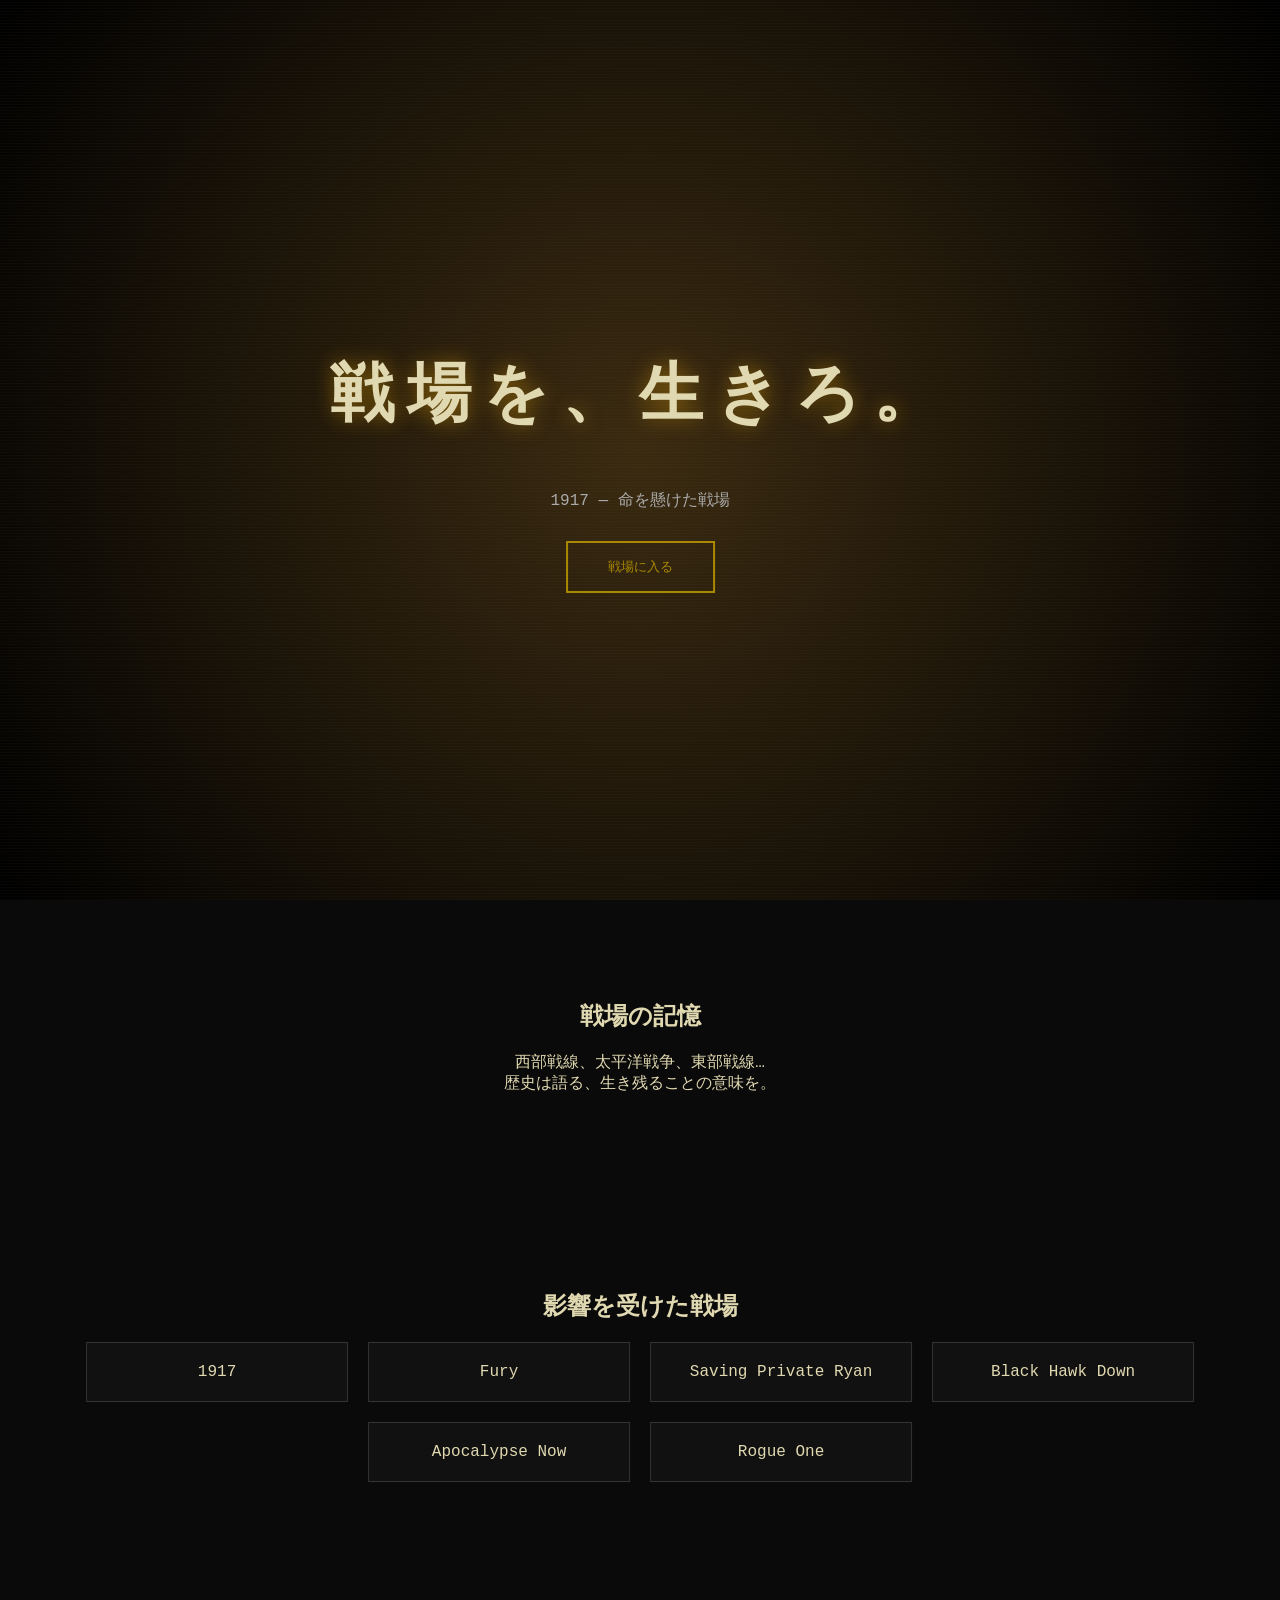
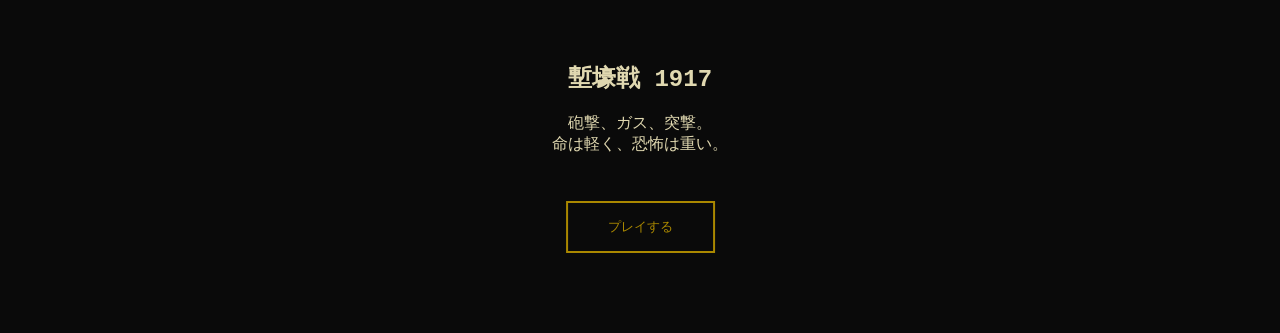
==== index.html @ 4f96df48 "first commit" ====
<!DOCTYPE html>
<html lang="ja">
<head>
<meta charset="UTF-8">
<title>戦場を、生きろ。</title>

<style>
body {
  margin: 0;
  font-family: 'Courier New', monospace;
  background: #0a0a0a;
  color: #e0d8b0;
  overflow-x: hidden;
  transition: 0.5s;
}

/* ===== 背景 ===== */
.hero {
  height: 100vh;
  background: radial-gradient(circle at center, #3a2a10 0%, #000 100%);
  display: flex;
  flex-direction: column;
  justify-content: center;
  align-items: center;
  position: relative;
}

/* ノイズ */
.hero::after {
  content: "";
  position: absolute;
  inset: 0;
  background: repeating-linear-gradient(
    0deg,
    rgba(255,255,255,0.02),
    rgba(255,255,255,0.02) 1px,
    transparent 1px,
    transparent 3px
  );
}

/* ===== タイトル ===== */
h1 {
  font-size: 4rem;
  letter-spacing: 0.2em;
  text-shadow: 0 0 20px rgba(255,180,0,0.4);
}

.subtitle {
  margin-top: 10px;
  color: #aaa;
}

/* ===== ボタン ===== */
.btn {
  margin-top: 30px;
  padding: 15px 40px;
  border: 2px solid #aa8800;
  background: transparent;
  color: #aa8800;
  cursor: pointer;
  transition: 0.2s;
}

.btn:hover {
  background: #aa8800;
  color: black;
}

/* ===== セクション ===== */
.section {
  padding: 80px 20px;
  text-align: center;
}

.cards {
  display: flex;
  flex-wrap: wrap;
  justify-content: center;
  gap: 20px;
}

.card {
  width: 220px;
  padding: 20px;
  background: #111;
  border: 1px solid #333;
  transition: 0.3s;
}

.card:hover {
  transform: translateY(-5px);
  border-color: #aa8800;
}

/* ===== フェードイン ===== */
.fade {
  opacity: 0;
  transform: translateY(40px);
  transition: 1s;
}
.fade.show {
  opacity: 1;
  transform: translateY(0);
}
</style>
</head>

<body>

<!-- ===== ファーストビュー ===== -->
<div class="hero">
  <h1>戦場を、生きろ。</h1>
  <div class="subtitle">1917 — 命を懸けた戦場</div>

  <!-- ★ここが重要 -->
  <button class="btn" onclick="startGame()">戦場に入る</button>
</div>

<!-- ===== 世界観 ===== -->
<div class="section fade">
  <h2>戦場の記憶</h2>
  <p>
    西部戦線、太平洋戦争、東部戦線…<br>
    歴史は語る、生き残ることの意味を。
  </p>
</div>

<!-- ===== 作品群 ===== -->
<div class="section fade">
  <h2>影響を受けた戦場</h2>
  <div class="cards">
    <div class="card">1917</div>
    <div class="card">Fury</div>
    <div class="card">Saving Private Ryan</div>
    <div class="card">Black Hawk Down</div>
    <div class="card">Apocalypse Now</div>
    <div class="card">Rogue One</div>
  </div>
</div>

<!-- ===== ゲーム誘導 ===== -->
<div class="section fade" id="game">
  <h2>塹壕戦 1917</h2>
  <p>
    砲撃、ガス、突撃。<br>
    命は軽く、恐怖は重い。
  </p>

  <!-- ★ここもゲームに飛ばす -->
  <button class="btn" onclick="startGame()">プレイする</button>
</div>

<script>

// ===== ゲームへ遷移 =====
function startGame() {
  document.body.style.opacity = "0";

  setTimeout(() => {
    window.location.href = "塹壕戦争.html";
  }, 500);
}

// ===== フェードイン =====
const fades = document.querySelectorAll(".fade");

window.addEventListener("scroll", () => {
  fades.forEach(el => {
    const rect = el.getBoundingClientRect();
    if(rect.top < window.innerHeight - 100){
      el.classList.add("show");
    }
  });
});

// ===== 画面揺れ（軽い演出） =====
setInterval(()=>{
  document.body.style.transform = `translateX(${Math.random()*2-1}px)`;
},200);

</script>

</body>
</html>
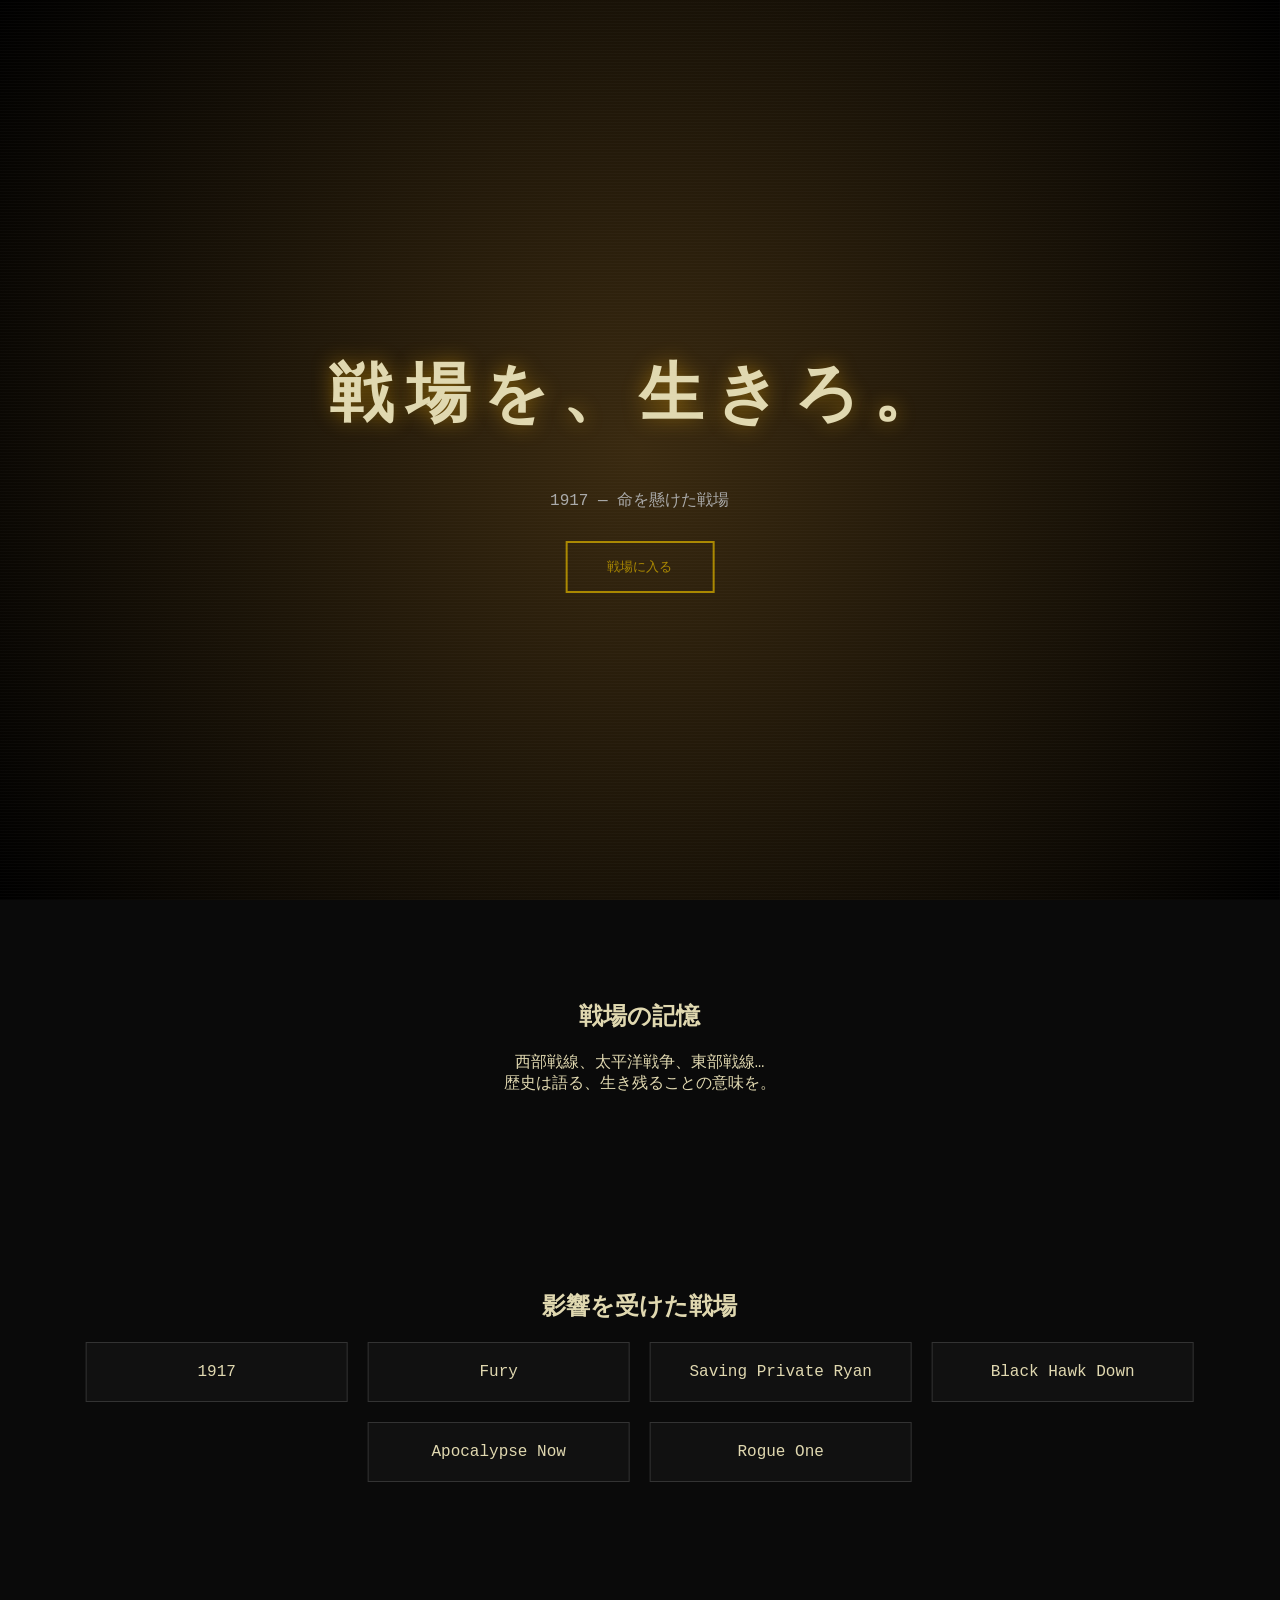
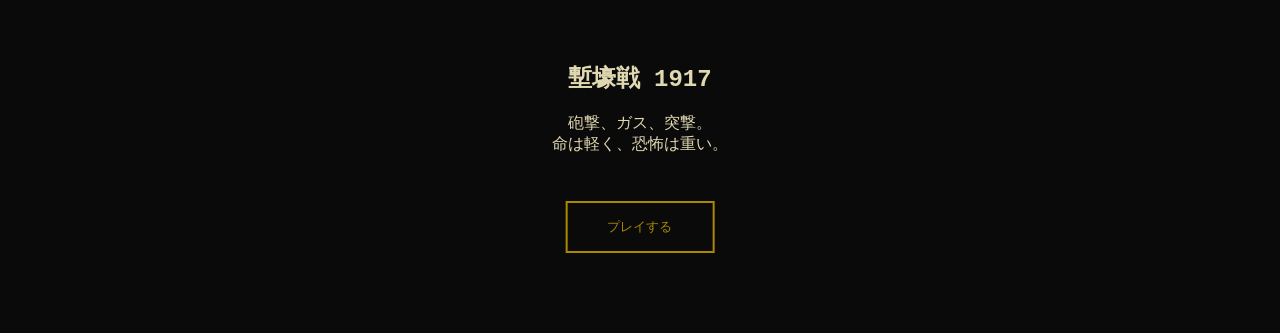
==== commit 231d8400: "Fix background interaction and update game redirection URL" ====
--- a/index.html
+++ b/index.html
@@ -30,6 +30,7 @@
   content: "";
   position: absolute;
   inset: 0;
+  pointer-events: none;
   background: repeating-linear-gradient(
     0deg,
     rgba(255,255,255,0.02),
@@ -158,7 +159,7 @@
   document.body.style.opacity = "0";
 
   setTimeout(() => {
-    window.location.href = "塹壕戦争.html";
+    window.location.href = "game.html";
   }, 500);
 }
 
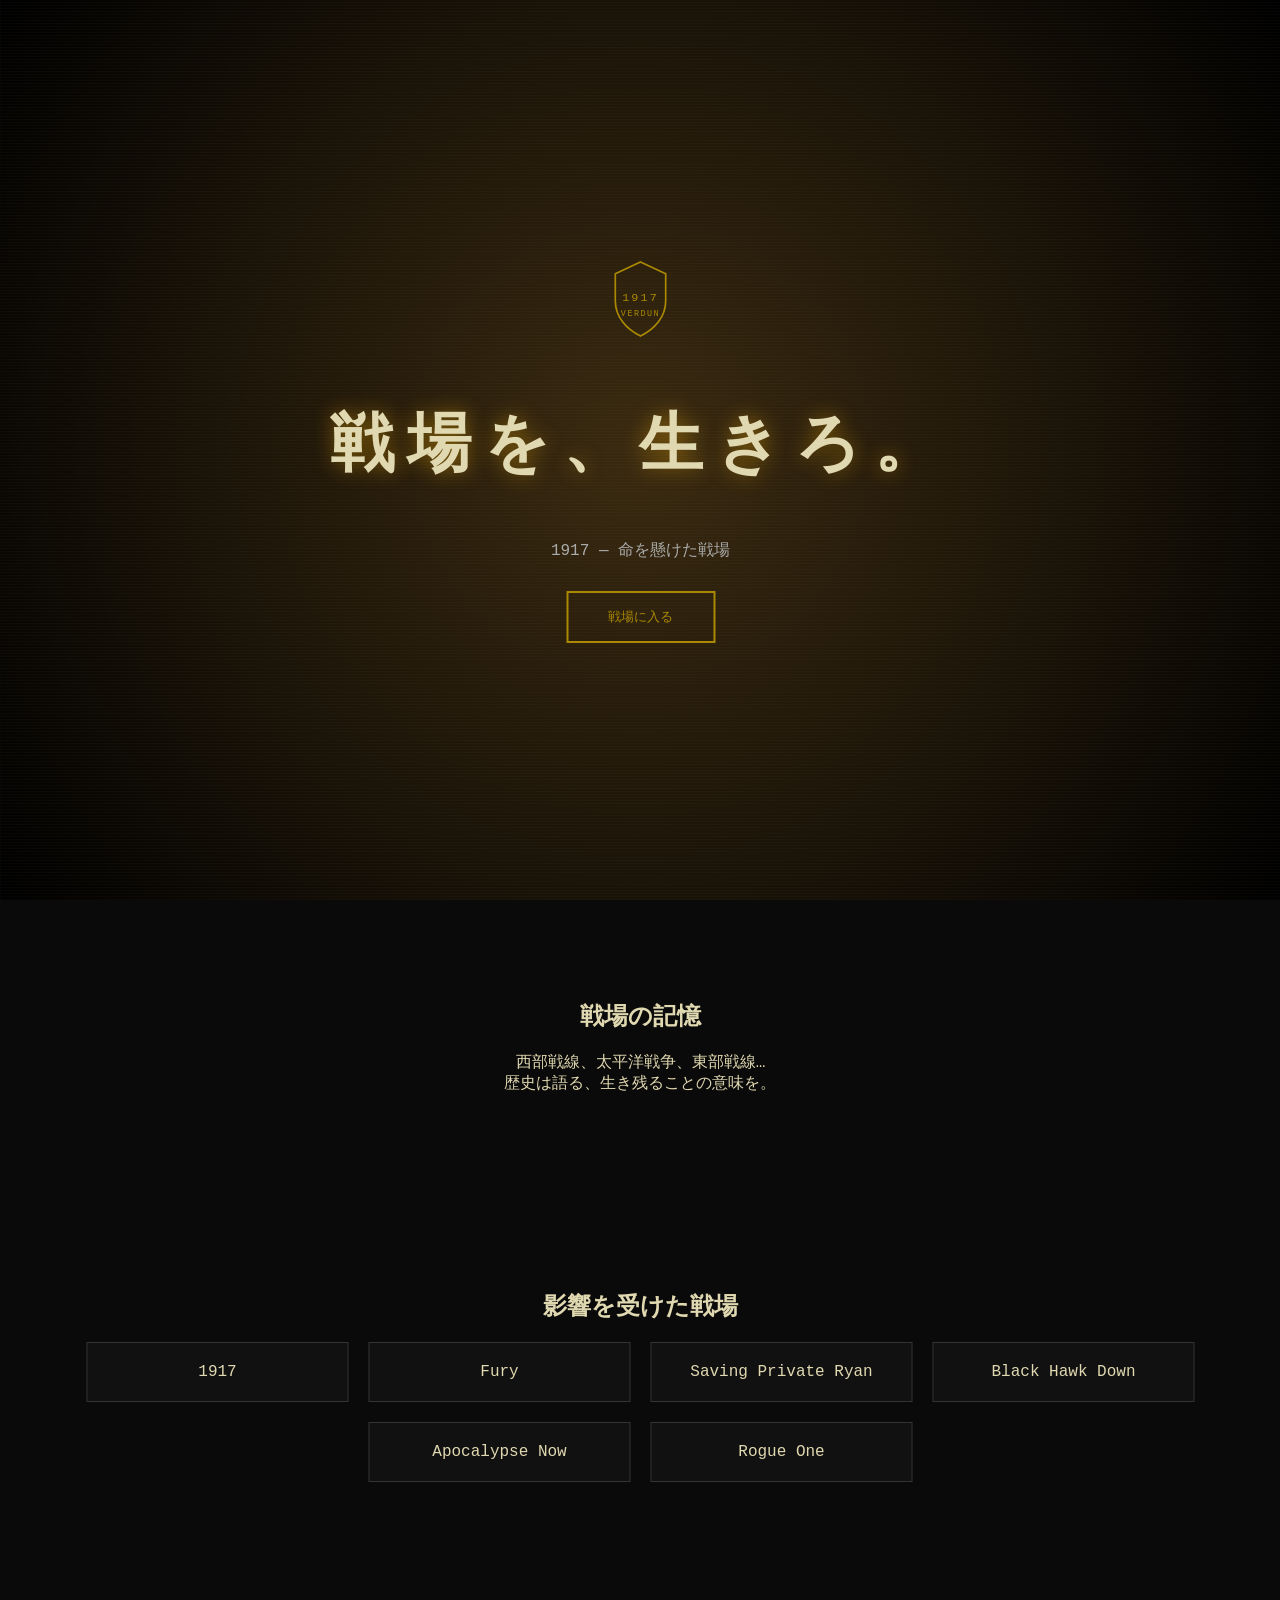
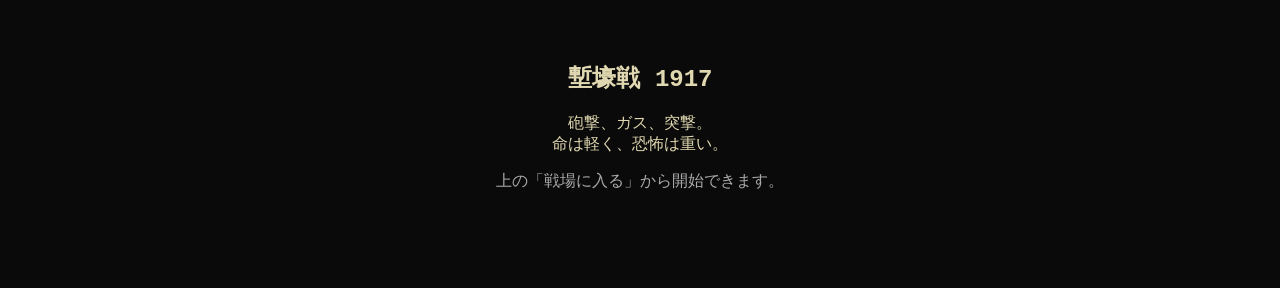
==== commit 97a077ff: "launch.json と tasks.json を更新し、ローカルサーバーの起動タスクを追加。index.html にロゴを追加し、デザインを改善。" ====
--- a/index.html
+++ b/index.html
@@ -47,6 +47,29 @@
   text-shadow: 0 0 20px rgba(255,180,0,0.4);
 }
 
+/* ===== ロゴ ===== */
+.logo {
+  display: flex;
+  flex-direction: column;
+  align-items: center;
+  gap: 8px;
+  margin-bottom: 16px;
+}
+.logo svg {
+  width: 84px;
+  height: 84px;
+}
+.logo-mark {
+  fill: transparent;
+  stroke: #aa8800;
+  stroke-width: 2;
+}
+.logo-text {
+  fill: #aa8800;
+  font-family: 'Courier New', monospace;
+  letter-spacing: 0.18em;
+}
+
 .subtitle {
   margin-top: 10px;
   color: #aaa;
@@ -111,6 +134,13 @@
 
 <!-- ===== ファーストビュー ===== -->
 <div class="hero">
+  <div class="logo" role="img" aria-label="VERDUN FRONT ロゴ">
+    <svg viewBox="0 0 100 100" aria-hidden="true" focusable="false">
+      <path class="logo-mark" d="M50 6 L80 20 L80 52 C80 71 67 86 50 94 C33 86 20 71 20 52 L20 20 Z" />
+      <text class="logo-text" x="50" y="52" text-anchor="middle" font-size="14">1917</text>
+      <text class="logo-text" x="50" y="70" text-anchor="middle" font-size="10">VERDUN</text>
+    </svg>
+  </div>
   <h1>戦場を、生きろ。</h1>
   <div class="subtitle">1917 — 命を懸けた戦場</div>
 
@@ -148,8 +178,7 @@
     命は軽く、恐怖は重い。
   </p>
 
-  <!-- ★ここもゲームに飛ばす -->
-  <button class="btn" onclick="startGame()">プレイする</button>
+  <p class="subtitle">上の「戦場に入る」から開始できます。</p>
 </div>
 
 <script>
